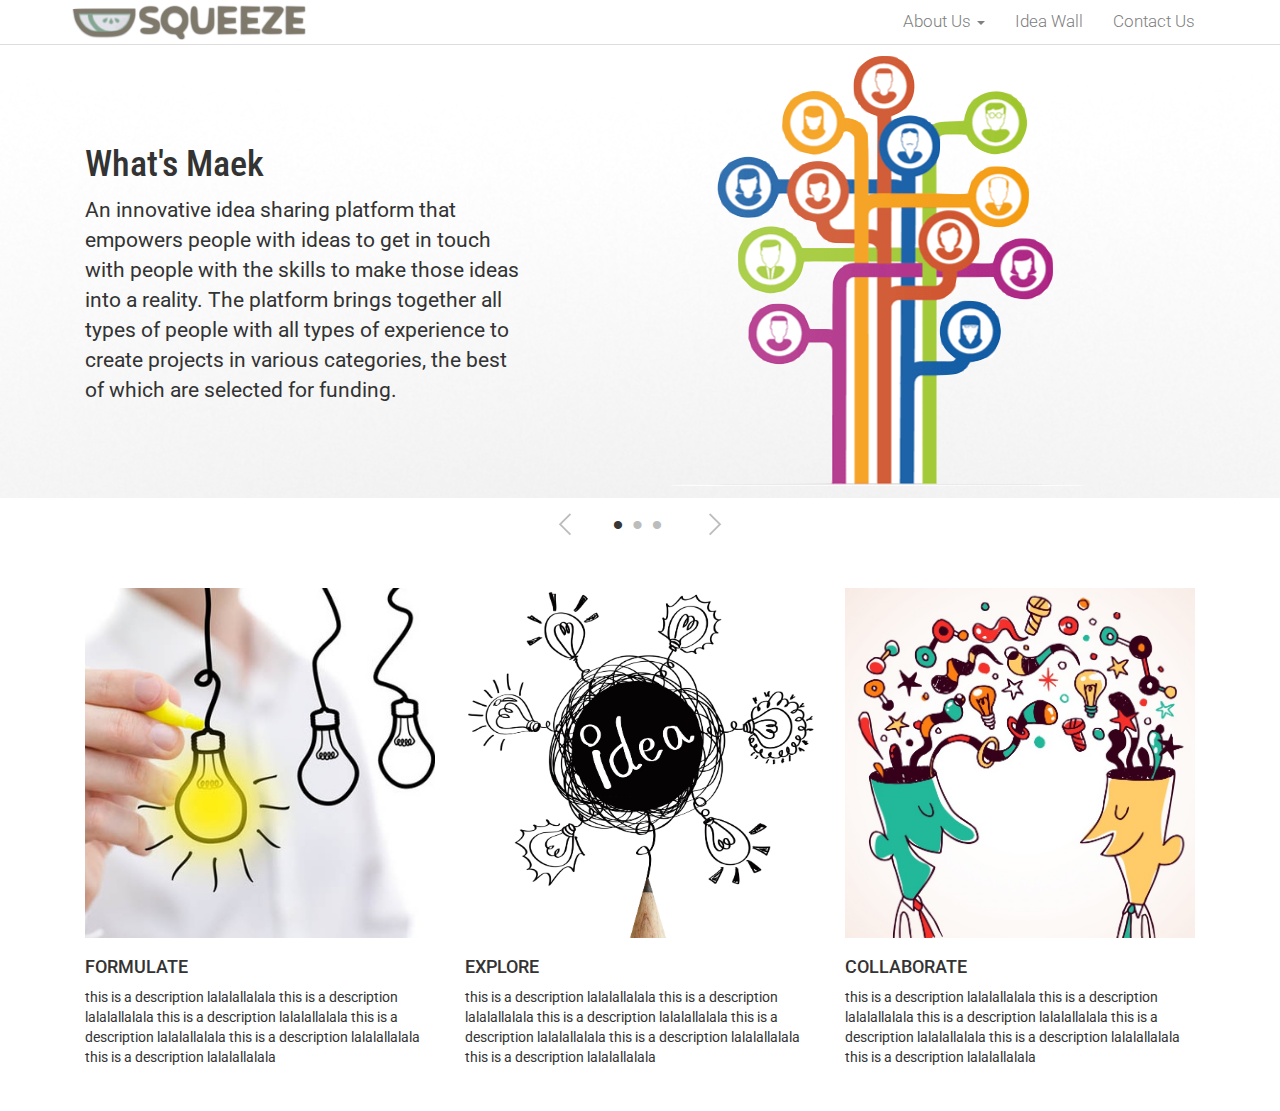
==== index.html @ 53edd8a6 "First Commit - Site Shell" ====
<!DOCTYPE html>

<html lang = "en">

<head>

	<title>Maek</title>

	<meta charset="utf-8">
	<meta name="description" content="To connect the thinkers, the builders, and everyone in between">
	<meta name="viewport" content="width=device-width, initial-scale=1.0">

	<link href="Icons/main.ico" rel="icon">
	<link href="style.css" rel="stylesheet">
	<link href="bootstrap.min.css" rel="stylesheet">
	<link href='http://fonts.googleapis.com/css?family=Roboto+Condensed:400,300' rel='stylesheet' type='text/css'>
    <link href='http://fonts.googleapis.com/css?family=Roboto' rel='stylesheet' type='text/css'>

	<script src="https://ajax.googleapis.com/ajax/libs/jquery/2.1.4/jquery.min.js"></script>
	<script src="script.js"></script>

</head>


<body>

	<div class="header">

		<div class="container">

            <img src="Icons/horizontal.png">

			<ul class="nav">

				<li><a href="#">Contact Us</a></li>
                <li><a href="#">Idea Wall</a></li>
                <li class="dropdown">
					<a href="#" class="dropdown-hover">About Us <b class="caret"></b></a>
					<ul class="dropdown-menu">
						<li><a href="#">Mission</a></li>
						<li><a href="#">Team</a></li>
					</ul>
				</li>

			</ul> <!-- nav -->

		</div> <!-- container -->

	</div> <!-- header -->


    <div class="slider">

        <div class="slide active-slide">
            <div class="container">

            <div class="slide-text col-xs-5">
                <h1>What's Maek</h1>
                <p>An innovative idea sharing platform that empowers people with ideas to get in touch with people with the skills to make those ideas into a reality. The platform brings together all types of people with all types of experience to create projects in various categories, the best of which are selected for funding.</p>
            </div> <!-- slide-text -->

            <div class="slide-img col-xs-7">
                <img src="Images/connecting.png">
            </div> <!-- slide-text -->

            </div> <!-- container -->

        </div> <!-- slide -->


        <div class="slide">
            <div class="container">

            <div class="slide-text col-xs-5">
                <h1>Slide 2</h1>
                <p>Description for Slide 2.</p>
            </div> <!-- slide-text -->

            <div class="slide-img col-xs-7">
                <img src="Images/connecting.png">
            </div> <!-- slide-text -->

            </div> <!-- container -->

        </div> <!-- slide -->

        <div class="slide">
            <div class="container">

            <div class="slide-text col-xs-5">
                <h1>Slide 3</h1>
                <p>Description for Slide 3.</p>
            </div> <!-- slide-text -->

            <div class="slide-img col-xs-7">
                <img src="Images/connecting.png">
            </div> <!-- slide-text -->

            </div> <!-- container -->

        </div> <!-- slider -->

        

    </div> <!-- slideshow -->


    <div class="slider-nav">

        <a href="#" class="arrow-prev"><img src="Images/prev.png"></a>

        <ul class="dots">
            <li class="dot active-dot">&bull;</li>
            <li class="dot">&bull;</li>
            <li class="dot">&bull;</li>
        </ul>

        <a href="#" class="arrow-next"><img src="Images/next.png"></a>

    </div> <!-- slider-nav -->

    <div class="container">

        <div class="columns col-xs-4">
            <img src="Images/ideas.jpg">
            <h1>FORMULATE</h1>
            <p>this is a description lalalallalala this is a description lalalallalala this is a description lalalallalala this is a description lalalallalala this is a description lalalallalala this is a description lalalallalala</p>
        </div>

        <div class="columns col-xs-4">
            <img src="Images/pencil.jpg">
            <h1>EXPLORE</h1>
            <p>this is a description lalalallalala this is a description lalalallalala this is a description lalalallalala this is a description lalalallalala this is a description lalalallalala this is a description lalalallalala</p>
        </div>


        <div class="columns col-xs-4">
            <img src="Images/sharing.jpg">
            <h1>COLLABORATE</h1>
            <p>this is a description lalalallalala this is a description lalalallalala this is a description lalalallalala this is a description lalalallalala this is a description lalalallalala this is a description lalalallalala</p>
        </div>

    </div> <!-- container -->
</body>

</html>
---- style.css ----
/* Entire Doc */

.container {
    width: 97%;
}


/* Header */

.header {
    font-family: 'Roboto', sans-serif;
    font-weight: 300;
    border-bottom: 1px solid #ddd;
}


.header img {
    margin-top: 5px;
    height: 2.5em;
}


/* Navigation */

.nav {
    float: right;
}


.nav > li {
    list-style: none;
    float: right;
}


.nav a {
    display: inline-block;
    text-decoration: none;
    font-size: 1.2em;
    color: gray;
}


.nav a:hover{
    color: #70B894;
    opacity: 1;
}


.dropdown-menu li a {
    color: #70B894;
    font-size: 1.25em;
    font-weight: 300;
    text-decoration: none;
}


/* Slideshow */

.slider {
    position: relative;
    width: 100%;
    height: 453px;
}


.slide {
    display: none;
    position: absolute;
    background: url('Images/gradient.png') center center no-repeat;
    background-size: cover;
    width: 100%;
}


.active-slide {
    display: block;
}


.slide-text h1 {
    font-family: 'Roboto Condensed', sans-serif;
    margin-top: 100px;
    margin-bottom: 10px;
}

.slide-text p {
  font-family: 'Roboto', sans-serif;
  font-size: 1.5em;
}


.slide-img {
    text-align: center;
    padding: 1%;
}


.slider-nav {
    text-align: center;
    padding: .5%;
}


.arrow-prev {
    margin-right: 3%;
    display: inline-block;
    vertical-align: top;
    margin-top: 9px;
}


.arrow-next {
    margin-left: 3%;
    display: inline-block;
    vertical-align: top;
    margin-top: 9px;
}


.dots {
    list-style: none;
    display: inline-block;
    padding-left: 0;
    margin-bottom: 0;
}


.dots li {
    color: #bbbcbc;
    display: inline;
    font-size: 30px;
    margin-right: 5px;
}


.dots li.active-dot {
    color: #363636;
}


/* Columns */

.columns {
    padding: 3%;
    font-family: 'Roboto', sans-serif;
}


.columns h1 {
    font-size: 1.25em;
}


.columns img {
    width: 100%;
}
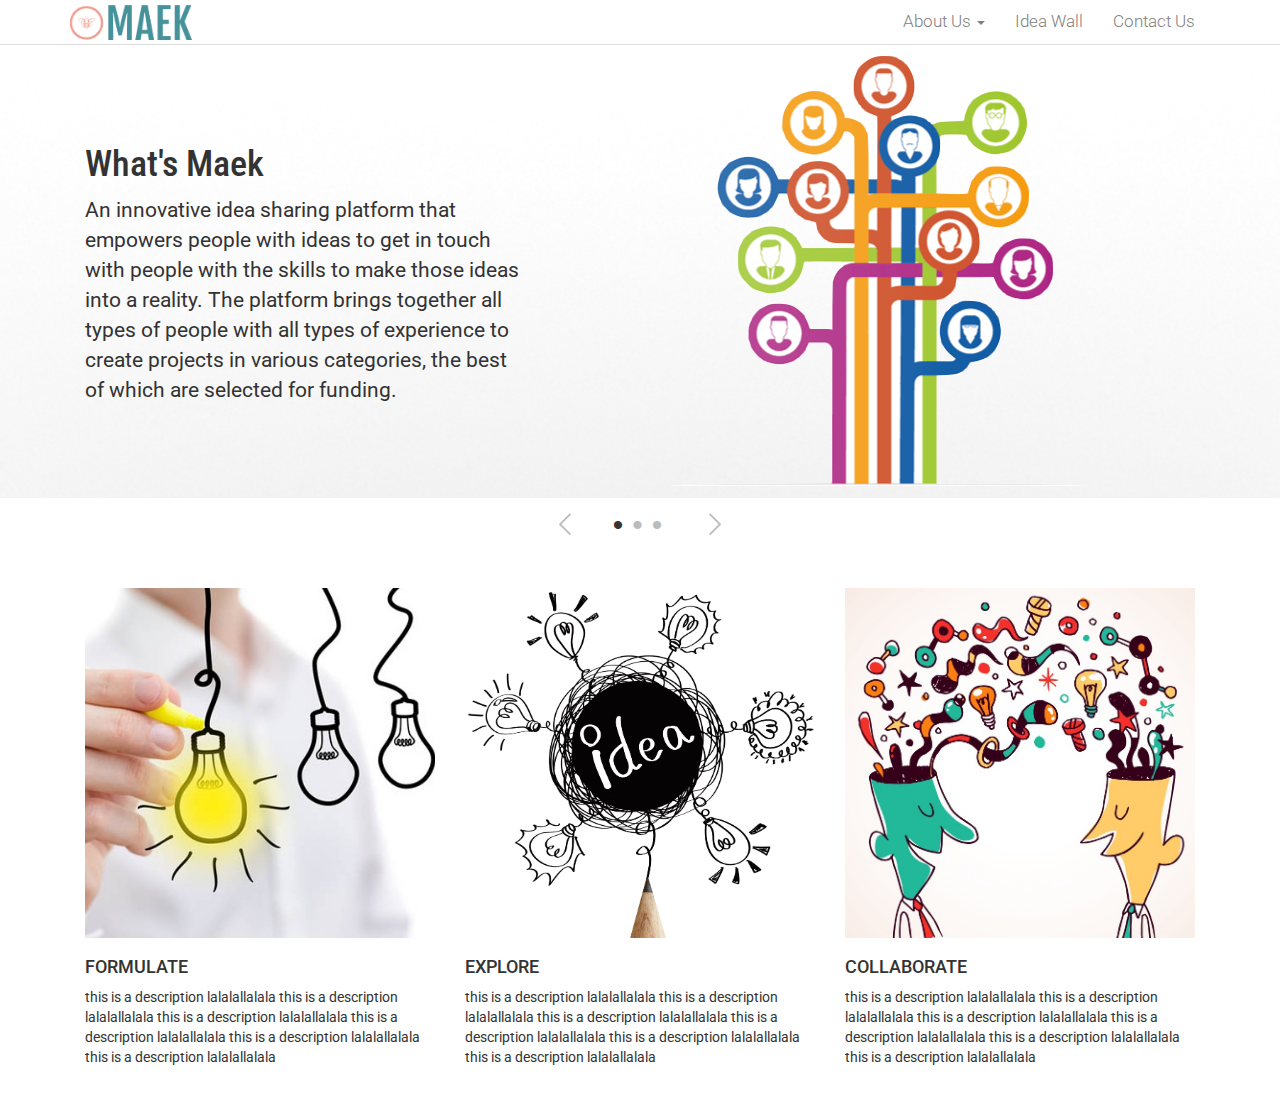
==== commit 602bd129: "Update logo name (temp)" ====
--- a/index.html
+++ b/index.html
@@ -28,7 +28,7 @@
 
 		<div class="container">
 
-            <img src="Icons/horizontal.png">
+            <img src="Icons/logo.png">
 
 			<ul class="nav">
 
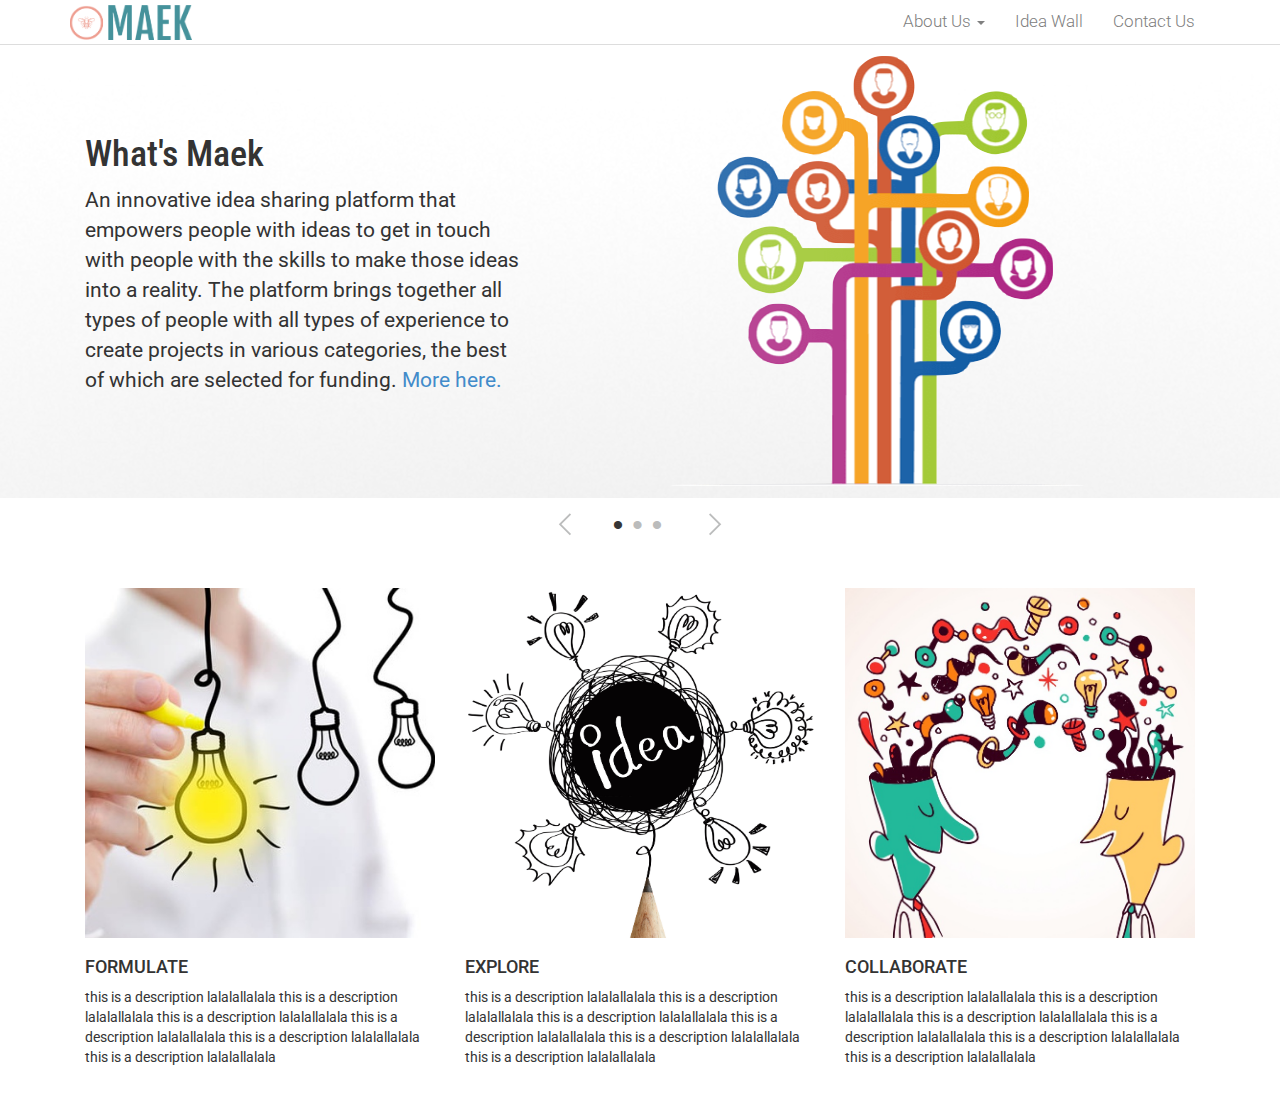
==== commit 87ba13d4: "About Page" ====
--- a/index.html
+++ b/index.html
@@ -28,17 +28,17 @@
 
 		<div class="container">
 
-            <img src="Icons/logo.png">
+            <a href="index.html"><img src="Icons/logo.png"></a>
 
 			<ul class="nav">
 
-				<li><a href="#">Contact Us</a></li>
-                <li><a href="#">Idea Wall</a></li>
+				<li><a href="contact.html">Contact Us</a></li>
+                <li><a href="ideawall.html">Idea Wall</a></li>
                 <li class="dropdown">
-					<a href="#" class="dropdown-hover">About Us <b class="caret"></b></a>
+					<a href="about.html" class="dropdown-hover">About Us <b class="caret"></b></a>
 					<ul class="dropdown-menu">
-						<li><a href="#">Mission</a></li>
-						<li><a href="#">Team</a></li>
+						<li><a href="about.html#mission">Mission</a></li>
+						<li><a href="about.html#team">Team</a></li>
 					</ul>
 				</li>
 
@@ -56,7 +56,8 @@
 
             <div class="slide-text col-xs-5">
                 <h1>What's Maek</h1>
-                <p>An innovative idea sharing platform that empowers people with ideas to get in touch with people with the skills to make those ideas into a reality. The platform brings together all types of people with all types of experience to create projects in various categories, the best of which are selected for funding.</p>
+                <p>An innovative idea sharing platform that empowers people with ideas to get in touch with people with the skills to make those ideas into a reality. The platform brings together all types of people with all types of experience to create projects in various categories, the best of which are selected for funding. <a href="about.html">More here.</a></p>
+
             </div> <!-- slide-text -->
 
             <div class="slide-img col-xs-7">
--- a/style.css
+++ b/style.css
@@ -42,7 +42,7 @@
 
 
 .nav a:hover{
-    color: #70B894;
+    color: #47919A;
     opacity: 1;
 }
 
@@ -80,9 +80,10 @@
 
 .slide-text h1 {
     font-family: 'Roboto Condensed', sans-serif;
-    margin-top: 100px;
+    margin-top: 90px;
     margin-bottom: 10px;
 }
+
 
 .slide-text p {
   font-family: 'Roboto', sans-serif;
@@ -156,3 +157,142 @@
     width: 100%;
 }
 
+
+/* About */
+.cover-about {
+    font-family: 'Roboto Condensed', sans-serif;
+    text-align: center;
+    text-decoration: bold;
+    color: white;
+    background: url('Images/about.jpg') no-repeat;
+    padding: 2%;
+    margin-bottom: 1%;
+}
+
+
+.cover-about h1 {
+    font-size: 4em;
+}
+
+
+.cover-about a {
+    color: #47919A;
+}
+
+
+.cover-about a:hover {
+    color: #ED9D90;
+    text-decoration: none;
+}
+
+
+.about-content {
+    font-family: 'Roboto', sans-serif;
+    font-size: 1.25em;
+}
+
+
+.about-content h1 {
+    font-size: 2em;
+    color: #47919A;
+    text-align: center;
+}
+
+
+.profile {
+    height: 450px;
+    margin-left: 3.5%;
+    margin-right: 3.5%;
+    border-bottom:0px;
+}
+
+
+.ruijing {
+    background: url('Images/ruijing.jpg') no-repeat;
+    background-size: cover;
+}
+
+
+.angel {
+    background: url('Images/angel.jpg') no-repeat;
+    background-size: cover;
+}
+
+
+.profile {
+    transition: opacity 1s ease;
+    color: white;
+}
+
+
+.profile-text {
+    display: none;
+    font-size: 1.075em;
+}
+
+
+.profile-text h2 {
+    font-size: 2em;
+}
+
+
+.profile:hover {
+    opacity: .8;
+}
+
+
+.profile:hover .profile-text {
+    display: block;
+}
+
+
+/* Contact */
+.cover-contact {
+    font-family: 'Roboto Condensed', sans-serif;
+    text-align: center;
+    text-decoration: bold;
+    color: white;
+    background: url('Images/contact.jpg') no-repeat;
+    padding: 2%;
+    margin-bottom: 1%;
+}
+
+
+.cover-contact h1 {
+    font-size: 4em;
+}
+
+
+/* Contact */
+.cover-contact {
+    font-family: 'Roboto Condensed', sans-serif;
+    text-align: center;
+    text-decoration: bold;
+    color: white;
+    background: url('Images/contact.jpg') no-repeat;
+    padding: 2%;
+    margin-bottom: 1%;
+}
+
+
+.cover-contact h1 {
+    font-size: 4em;
+}
+
+
+/* Idea Wall */
+.cover-ideawall {
+    font-family: 'Roboto Condensed', sans-serif;
+    text-align: center;
+    text-decoration: bold;
+    color: white;
+    background: url('Images/ideawall.png') center no-repeat;
+    background-size: cover;
+    padding: 2%;
+    margin-bottom: 1%;
+}
+
+
+.cover-ideawall h1 {
+    font-size: 4em;
+}
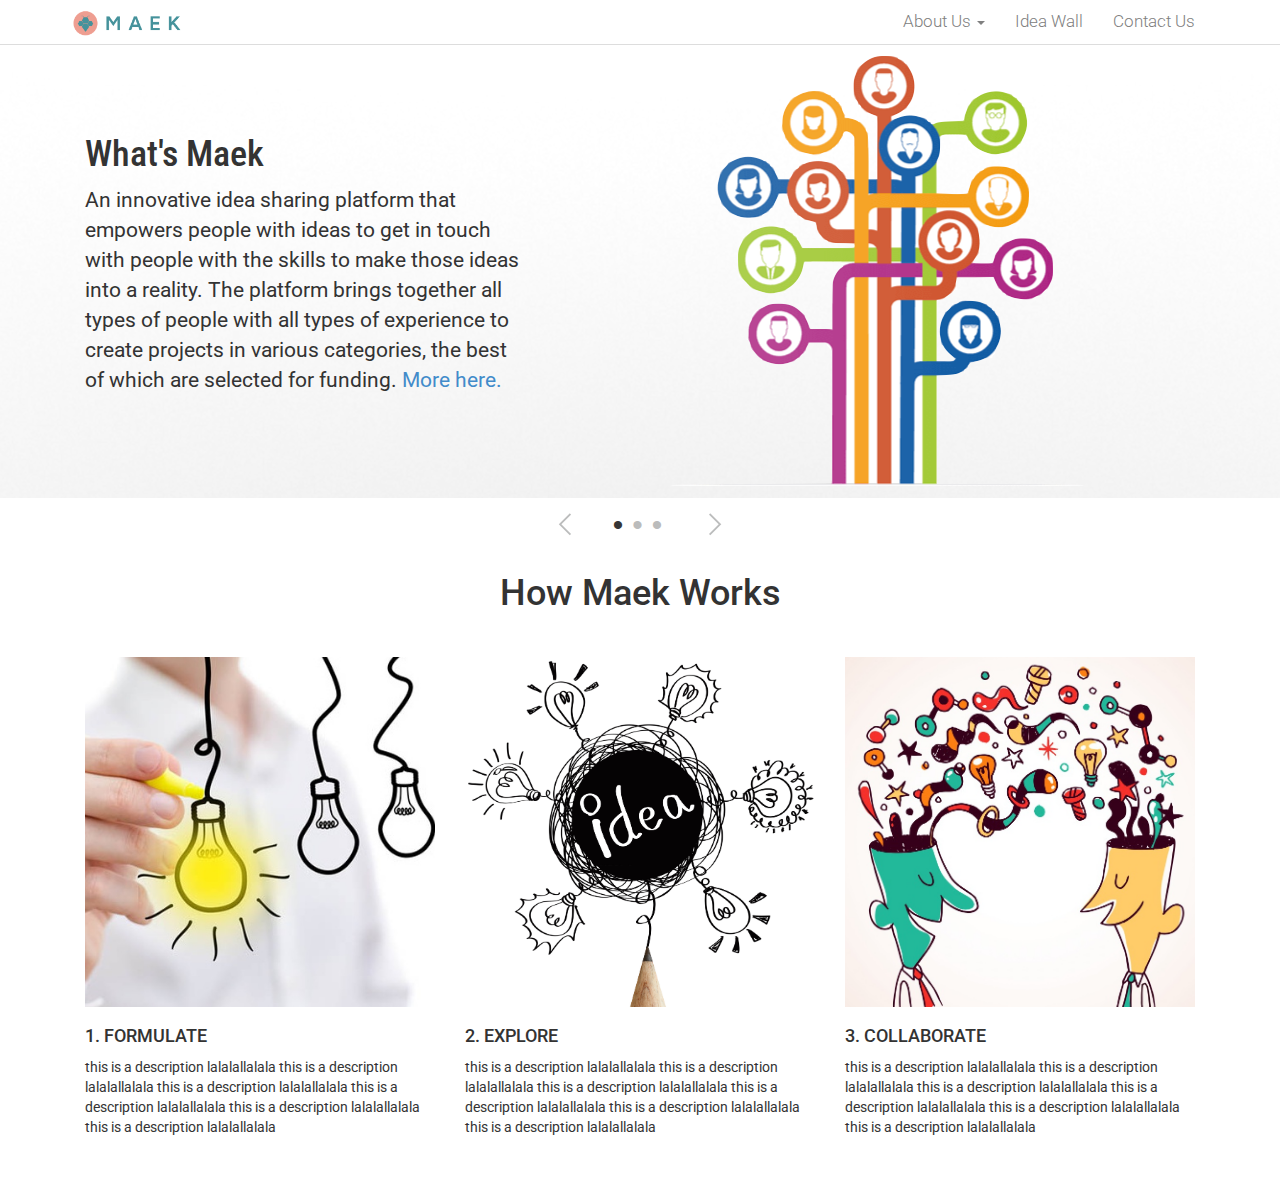
==== commit ebd0caa3: "Updated logo, Added Idea Submission Form" ====
--- a/index.html
+++ b/index.html
@@ -122,22 +122,24 @@
 
     <div class="container">
 
+        <center><h1>How Maek Works</h1></center>
+
         <div class="columns col-xs-4">
             <img src="Images/ideas.jpg">
-            <h1>FORMULATE</h1>
+            <h1>1. FORMULATE</h1>
             <p>this is a description lalalallalala this is a description lalalallalala this is a description lalalallalala this is a description lalalallalala this is a description lalalallalala this is a description lalalallalala</p>
         </div>
 
         <div class="columns col-xs-4">
             <img src="Images/pencil.jpg">
-            <h1>EXPLORE</h1>
+            <h1>2. EXPLORE</h1>
             <p>this is a description lalalallalala this is a description lalalallalala this is a description lalalallalala this is a description lalalallalala this is a description lalalallalala this is a description lalalallalala</p>
         </div>
 
 
         <div class="columns col-xs-4">
             <img src="Images/sharing.jpg">
-            <h1>COLLABORATE</h1>
+            <h1>3. COLLABORATE</h1>
             <p>this is a description lalalallalala this is a description lalalallalala this is a description lalalallalala this is a description lalalallalala this is a description lalalallalala this is a description lalalallalala</p>
         </div>
 
--- a/style.css
+++ b/style.css
@@ -1,6 +1,7 @@
 /* Entire Doc */
 
 .container {
+    font-family: 'Roboto', sans-serif;
     width: 97%;
 }
 
@@ -296,3 +297,19 @@
 .cover-ideawall h1 {
     font-size: 4em;
 }
+
+
+.submit {
+    text-align: right;
+    display: block;
+}
+
+
+.submit a:hover {
+    text-decoration: none;
+}
+
+
+.post {
+    height: 480px;
+}
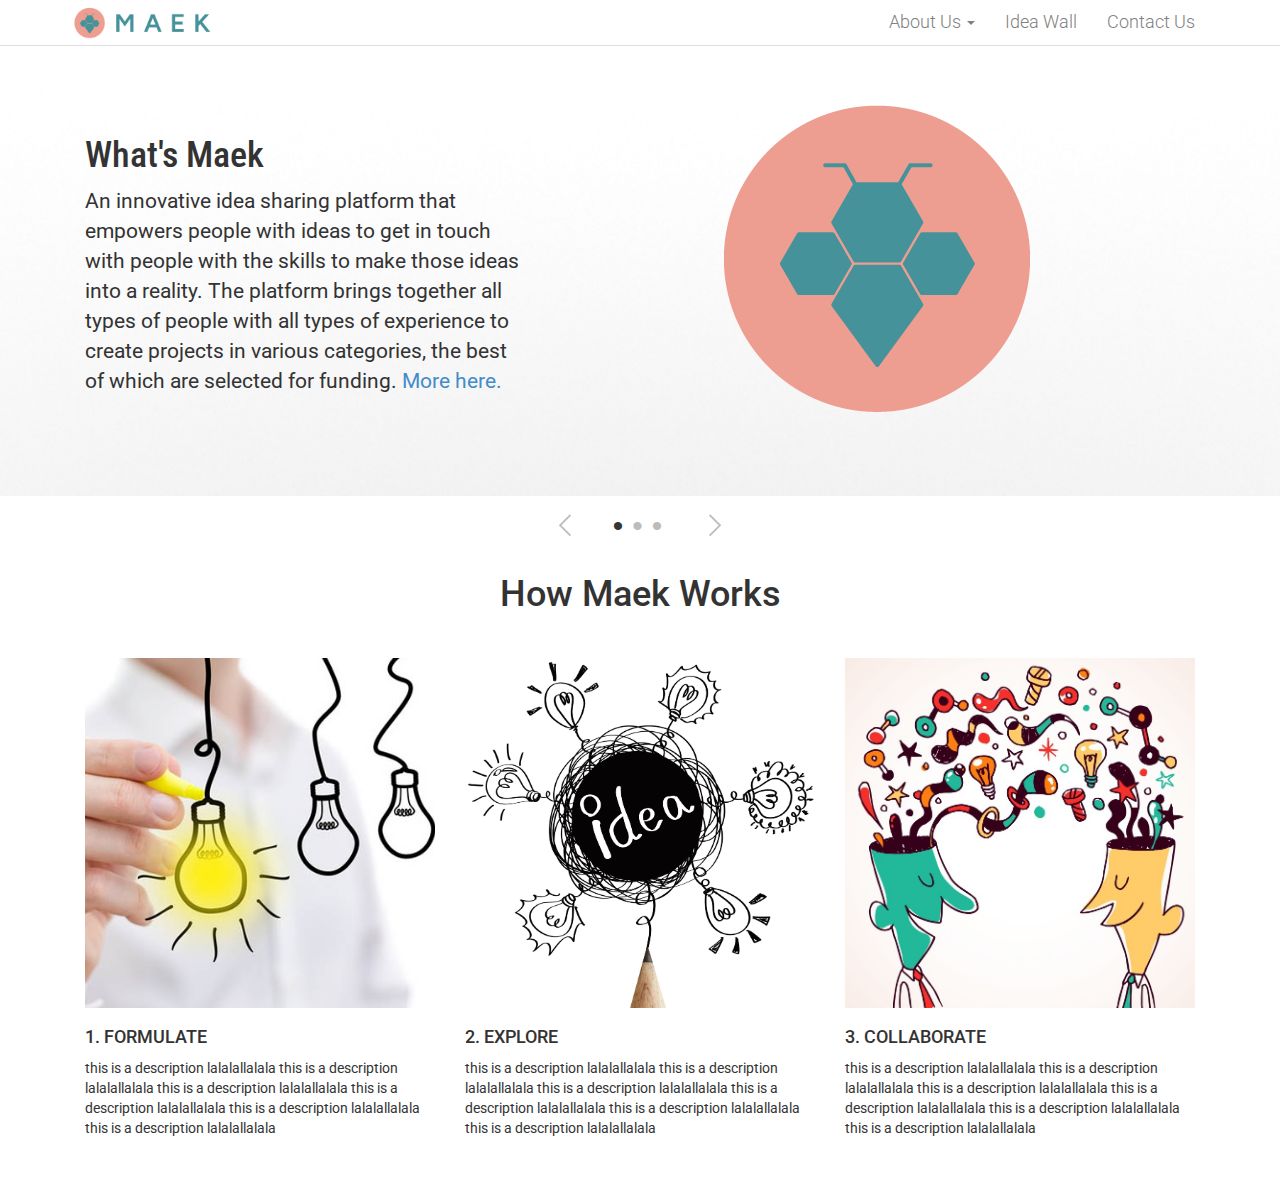
==== commit 41c7af6d: "Changed Slide 1 Img" ====
--- a/index.html
+++ b/index.html
@@ -60,8 +60,8 @@
 
             </div> <!-- slide-text -->
 
-            <div class="slide-img col-xs-7">
-                <img src="Images/connecting.png">
+            <div class="slide-img col-xs-7" style="padding-top:5%">
+                <img src="Icons/main.ico">
             </div> <!-- slide-text -->
 
             </div> <!-- container -->
--- a/style.css
+++ b/style.css
@@ -16,8 +16,7 @@
 
 
 .header img {
-    margin-top: 5px;
-    height: 2.5em;
+    height: 3.15em;
 }
 
 
@@ -36,8 +35,9 @@
 
 .nav a {
     display: inline-block;
+    padding: 1%;
     text-decoration: none;
-    font-size: 1.2em;
+    font-size: 1.25em;
     color: gray;
 }
 
@@ -93,8 +93,10 @@
 
 
 .slide-img {
+    vertical-align: center;
     text-align: center;
     padding: 1%;
+    height: 450px;
 }
 
 
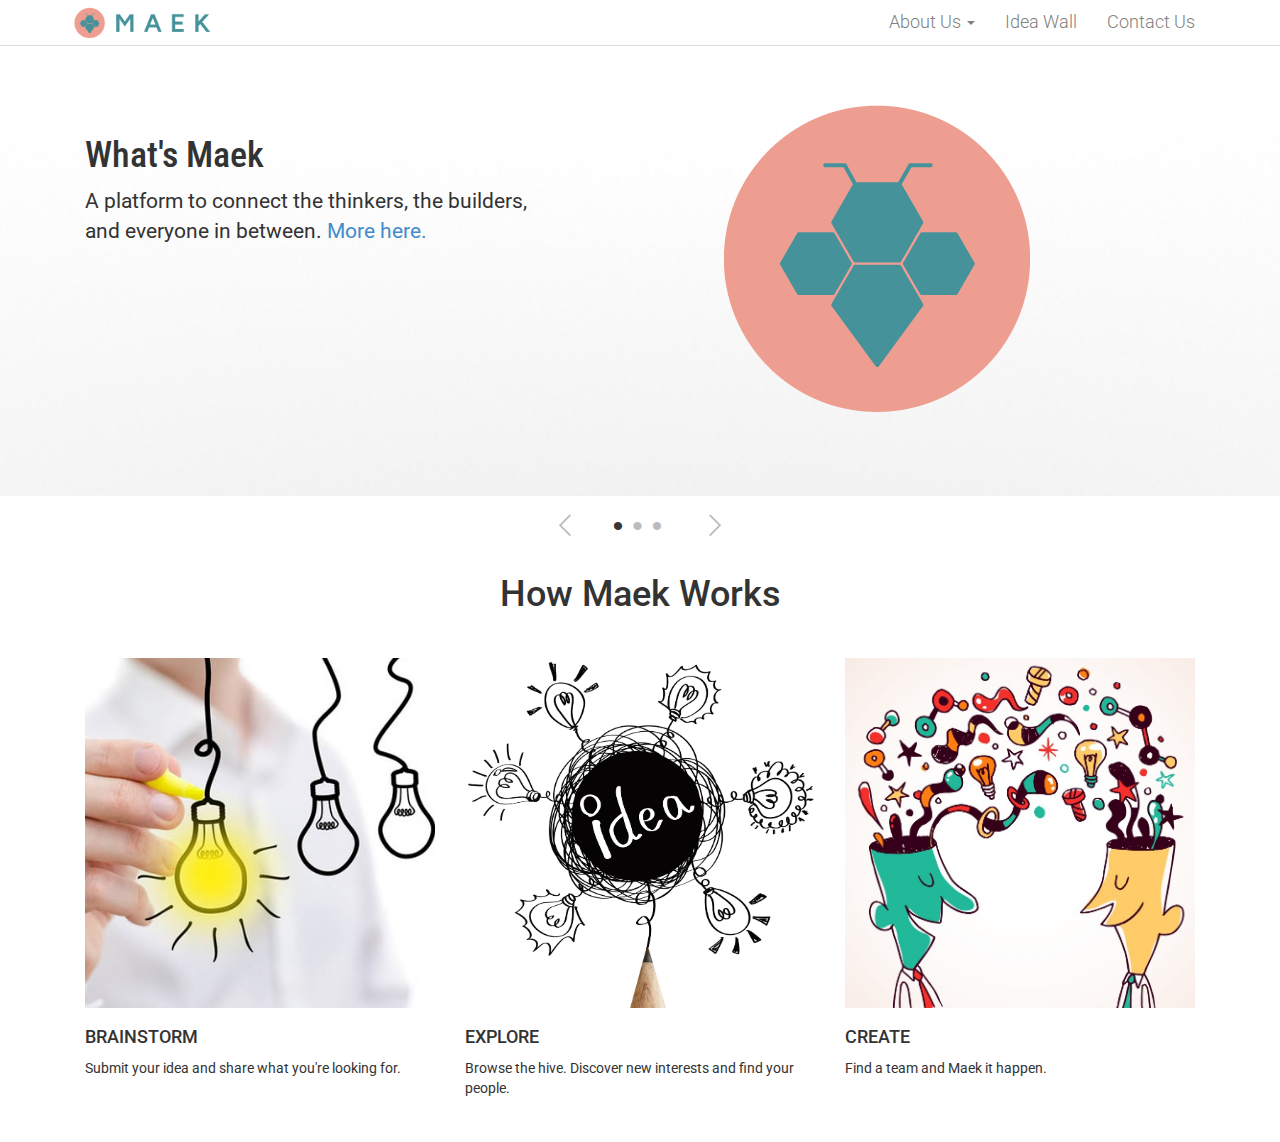
==== commit cab42e9c: "Changed descriptions" ====
--- a/index.html
+++ b/index.html
@@ -56,7 +56,7 @@
 
             <div class="slide-text col-xs-5">
                 <h1>What's Maek</h1>
-                <p>An innovative idea sharing platform that empowers people with ideas to get in touch with people with the skills to make those ideas into a reality. The platform brings together all types of people with all types of experience to create projects in various categories, the best of which are selected for funding. <a href="about.html">More here.</a></p>
+                <p>A platform to connect the thinkers, the builders, and everyone in between. <a href="about.html">More here.</a></p>
 
             </div> <!-- slide-text -->
 
@@ -126,21 +126,21 @@
 
         <div class="columns col-xs-4">
             <img src="Images/ideas.jpg">
-            <h1>1. FORMULATE</h1>
-            <p>this is a description lalalallalala this is a description lalalallalala this is a description lalalallalala this is a description lalalallalala this is a description lalalallalala this is a description lalalallalala</p>
+            <h1>BRAINSTORM</h1>
+            <p>Submit your idea and share what you're looking for.</p>
         </div>
 
         <div class="columns col-xs-4">
             <img src="Images/pencil.jpg">
-            <h1>2. EXPLORE</h1>
-            <p>this is a description lalalallalala this is a description lalalallalala this is a description lalalallalala this is a description lalalallalala this is a description lalalallalala this is a description lalalallalala</p>
+            <h1>EXPLORE</h1>
+            <p>Browse the hive. Discover new interests and find your people.</p>
         </div>
 
 
         <div class="columns col-xs-4">
             <img src="Images/sharing.jpg">
-            <h1>3. COLLABORATE</h1>
-            <p>this is a description lalalallalala this is a description lalalallalala this is a description lalalallalala this is a description lalalallalala this is a description lalalallalala this is a description lalalallalala</p>
+            <h1>CREATE</h1>
+            <p>Find a team and Maek it happen.</p>
         </div>
 
     </div> <!-- container -->
